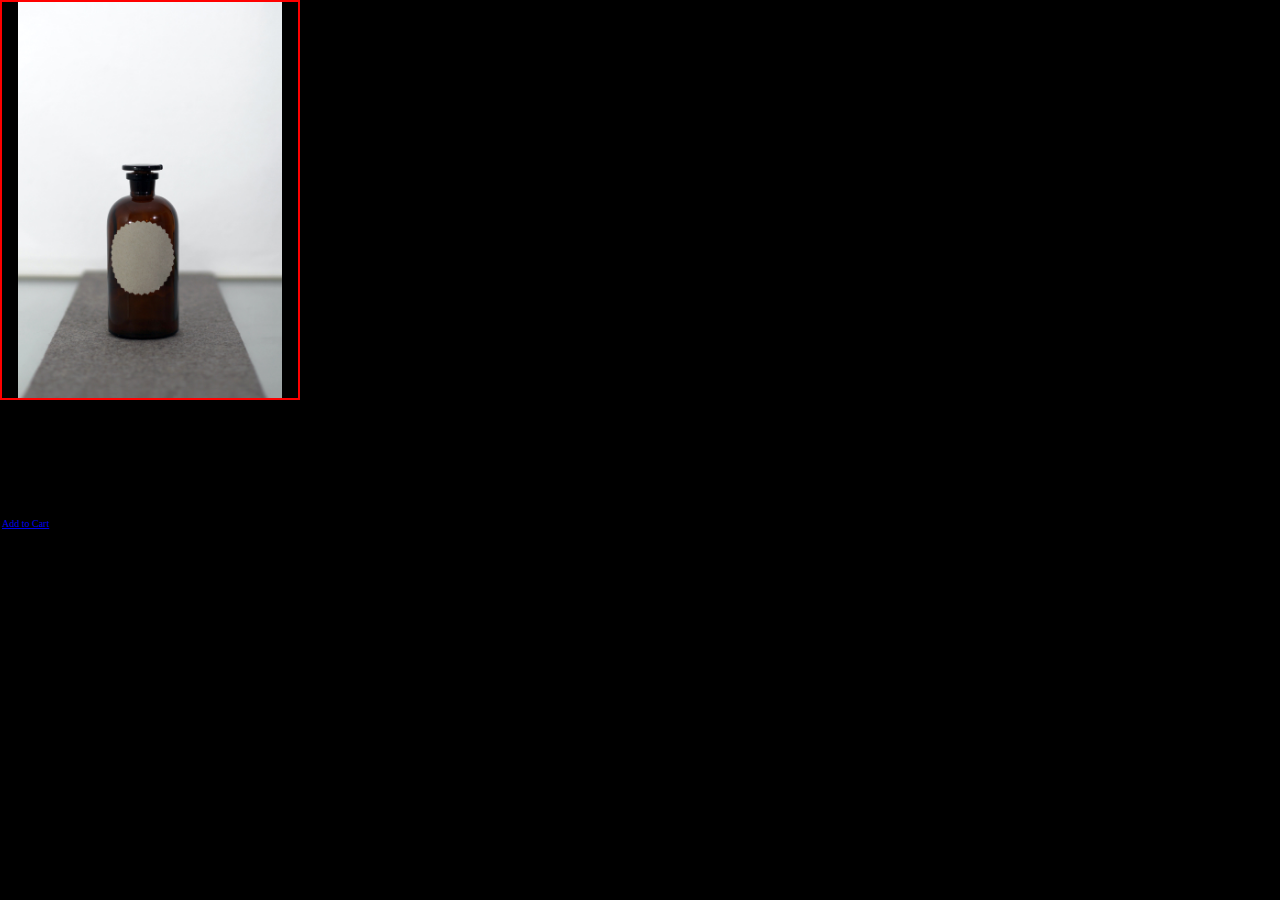
==== solution1/index.html @ 74c5bce5 "update html to add image and start css" ====
<!DOCTYPE html>
<html lang="en">
  <head>
    <meta charset="UTF-8" />
    <meta http-equiv="X-UA-Compatible" content="IE=edge" />
    <meta name="viewport" content="width=device-width, initial-scale=1.0" />
    <link rel="stylesheet" href="NORMALIZE.css" />
    <link rel="stylesheet" href="style.css" />
    <title>My Little Toxins</title>
  </head>
  <body>
    <main>
      <img src="images/toxinBottle.jpg" alt="toxic bottle" />
      <section id="productDetails">
        <span>Herbel Toxins</span>
        <h1>Bector's Toilet Water of Toxins</h1>
        <p>
          A non-smelly, dark orange, and gelatinous compound composed by the
          venom of a kamodo dragon, poison from cultivated hemlock plant, and a
          hint of honey.
        </p>
        <div>
          <span>50 Shillings</span>
          <span>100 Shillings</span>
        </div>
        <a href="#">Add to Cart</a>
      </section>
    </main>
  </body>
</html>
---- solution1/style.css ----
*,
*::after,
*::before {
  box-sizing: inherit;
}
/*------html------*/
html {
  margin: 0;
  background-color: hsl(0, 0%, 0%);
  font-size: 62.5%;
  box-sizing: border-box;
}
/*-----body-----*/

/*-----main------*/
main {
  width: 300px;
  height: 400px;
  border: solid red 2px;
}

main img {
  width: 100%;
  height: 100%;
  object-fit: contain;
}
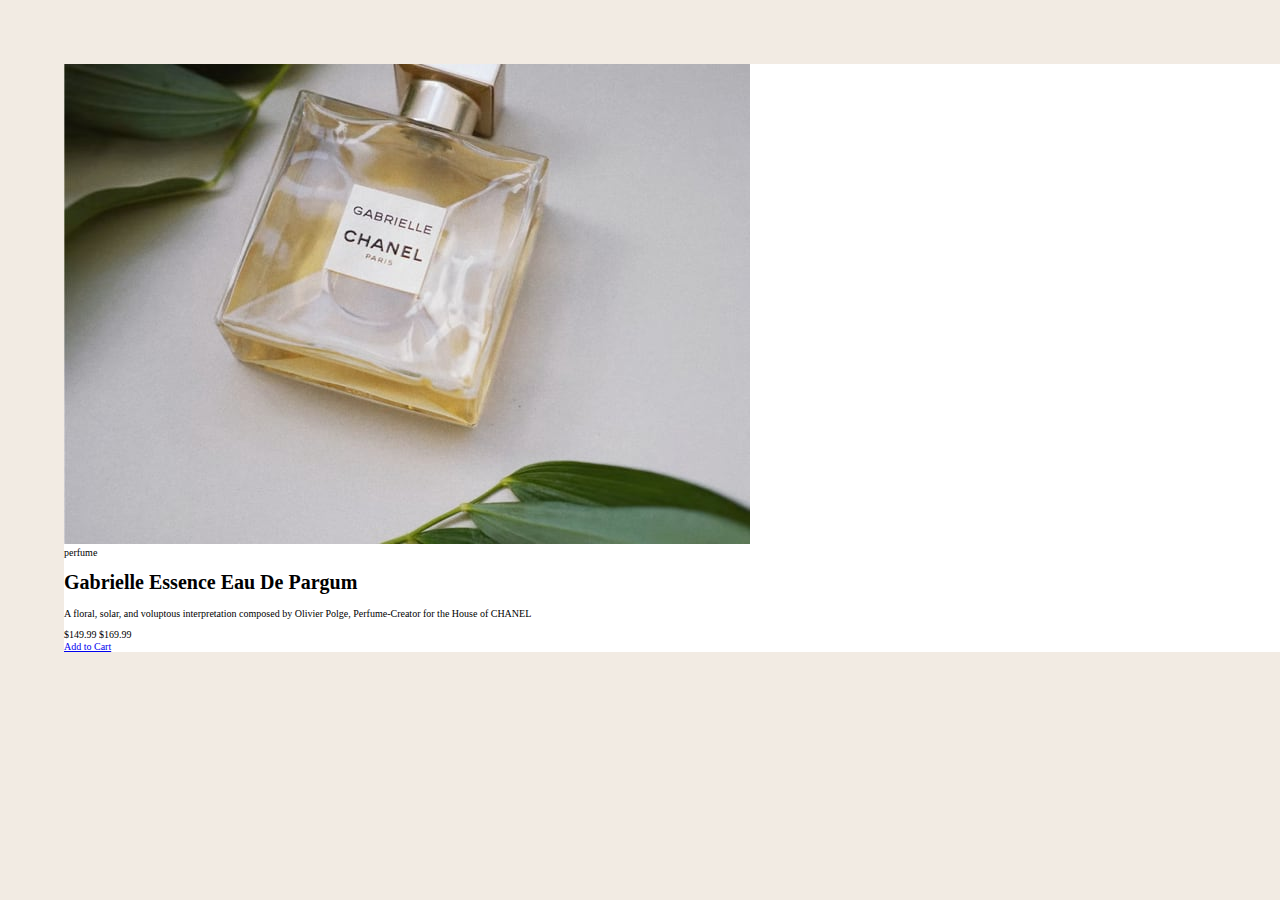
==== commit 29ac37c2: "change/remove my implementations; following image" ====
--- a/solution1/index.html
+++ b/solution1/index.html
@@ -5,23 +5,28 @@
     <meta http-equiv="X-UA-Compatible" content="IE=edge" />
     <meta name="viewport" content="width=device-width, initial-scale=1.0" />
     <link rel="stylesheet" href="NORMALIZE.css" />
+    <link rel="preconnect" href="https://fonts.googleapis.com" />
+    <link rel="preconnect" href="https://fonts.gstatic.com" crossorigin />
+    <link
+      href="https://fonts.googleapis.com/css2?family=Fraunces:opsz,wght@9..144,700&family=Montserrat:wght@500;700&display=swap"
+      rel="stylesheet"
+    />
     <link rel="stylesheet" href="style.css" />
     <title>My Little Toxins</title>
   </head>
   <body>
     <main>
-      <img src="images/toxinBottle.jpg" alt="toxic bottle" />
+      <img src="images/image-product-mobile.jpg" alt="toxic bottle" />
       <section id="productDetails">
-        <span>Herbel Toxins</span>
-        <h1>Bector's Toilet Water of Toxins</h1>
+        <span>perfume</span>
+        <h1>Gabrielle Essence Eau De Pargum</h1>
         <p>
-          A non-smelly, dark orange, and gelatinous compound composed by the
-          venom of a kamodo dragon, poison from cultivated hemlock plant, and a
-          hint of honey.
+          A floral, solar, and voluptous interpretation composed by Olivier
+          Polge, Perfume-Creator for the House of CHANEL
         </p>
         <div>
-          <span>50 Shillings</span>
-          <span>100 Shillings</span>
+          <span>$149.99</span>
+          <span>$169.99</span>
         </div>
         <a href="#">Add to Cart</a>
       </section>
--- a/solution1/style.css
+++ b/solution1/style.css
@@ -1,26 +1,21 @@
-*,
 *::after,
-*::before {
+*::before,
+* {
   box-sizing: inherit;
 }
-/*------html------*/
+/*-----html-----*/
 html {
-  margin: 0;
-  background-color: hsl(0, 0%, 0%);
   font-size: 62.5%;
   box-sizing: border-box;
 }
 /*-----body-----*/
-
-/*-----main------*/
-main {
-  width: 300px;
-  height: 400px;
-  border: solid red 2px;
+body {
+  background-color: hsl(30, 38%, 92%);
 }
 
-main img {
+/*-----main-----*/
+main {
   width: 100%;
-  height: 100%;
-  object-fit: contain;
+  margin: 5%;
+  background-color: hsl(0, 0%, 100%);
 }
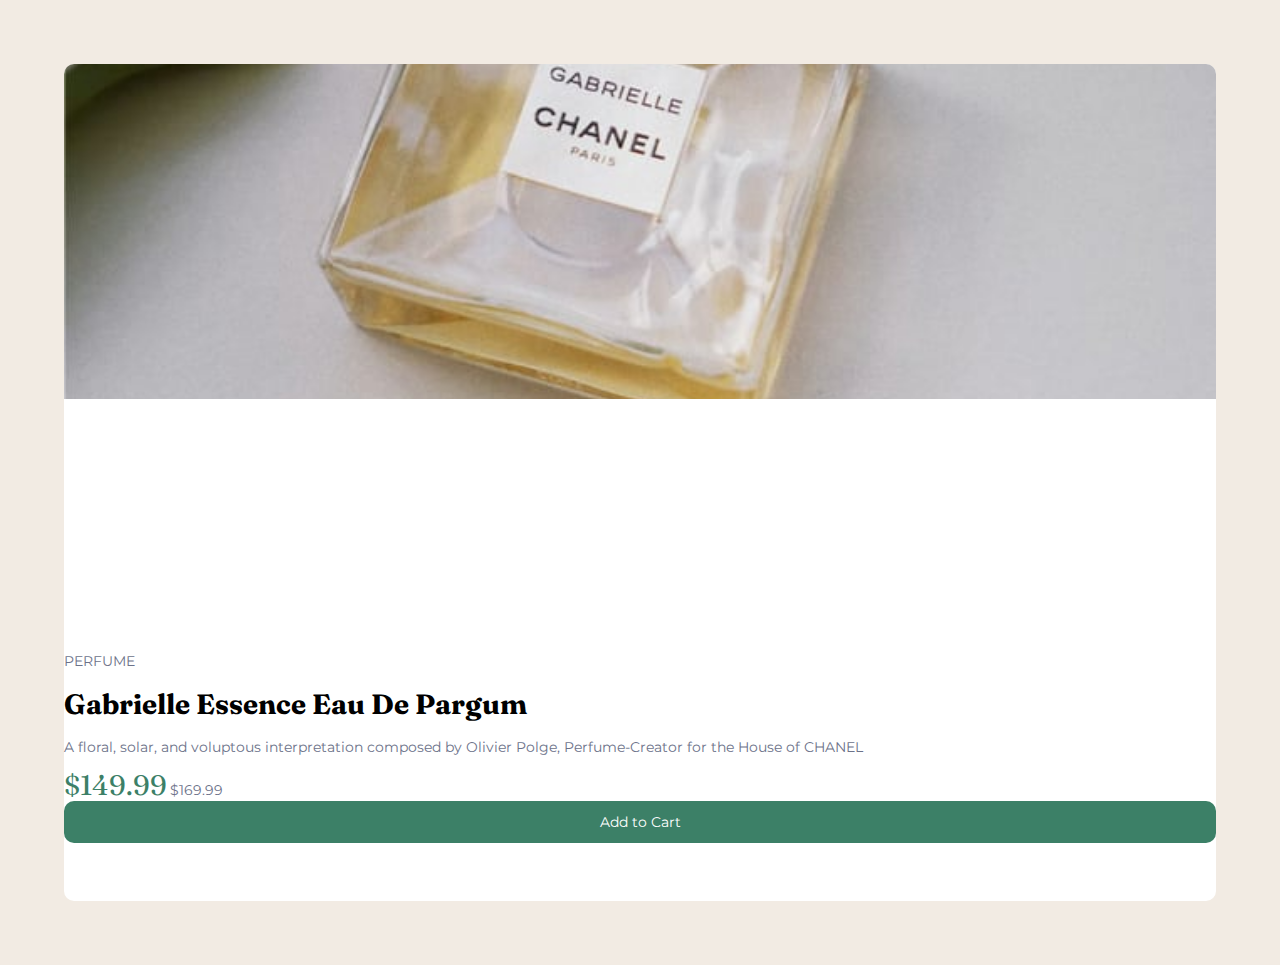
==== commit 5afece7b: "add default stylings of font-family, color, and bg color" ====
--- a/solution1/index.html
+++ b/solution1/index.html
@@ -18,7 +18,7 @@
     <main>
       <img src="images/image-product-mobile.jpg" alt="toxic bottle" />
       <section id="productDetails">
-        <span>perfume</span>
+        <span>PERFUME</span>
         <h1>Gabrielle Essence Eau De Pargum</h1>
         <p>
           A floral, solar, and voluptous interpretation composed by Olivier
--- a/solution1/style.css
+++ b/solution1/style.css
@@ -15,7 +15,52 @@
 
 /*-----main-----*/
 main {
-  width: 100%;
+  width: 90vw;
+  height: 93vh;
   margin: 5%;
   background-color: hsl(0, 0%, 100%);
+  display: flex;
+  flex-direction: column;
+  border-radius: 10px;
+  justify-content: space-between;
 }
+
+main img {
+  width: 100%;
+  height: 40%;
+  object-fit: cover;
+  border-radius: 10px 10px 0 0;
+}
+/*-----main SECTION-----*/
+main section h1 {
+  font-size: 2.8rem;
+  font-family: Fraunces, monospace, sans-serif;
+}
+main section p,
+main section span,
+main section a {
+  font-size: 1.4rem;
+  font-family: Montserrat, monospace, sans-serif;
+  color: hsl(228, 12%, 48%);
+}
+main section a {
+  text-decoration: none;
+  color: white;
+  background-color: hsl(158, 36%, 37%);
+  display: block;
+  text-align: center;
+  height: 4.2rem;
+  line-height: 3;
+  border-radius: 10px;
+  margin-bottom: 5%;
+}
+/*-----main SECTION DIV-----*/
+main section div span:first-of-type {
+  font-size: 2.8rem;
+  font-family: Fraunces, monospace, sans-serif;
+  color: hsl(158, 36%, 37%);
+}
+main section div span:last-of-type {
+  font-size: 1.4rem;
+  color: hsl(228, 12%, 48%);
+}
